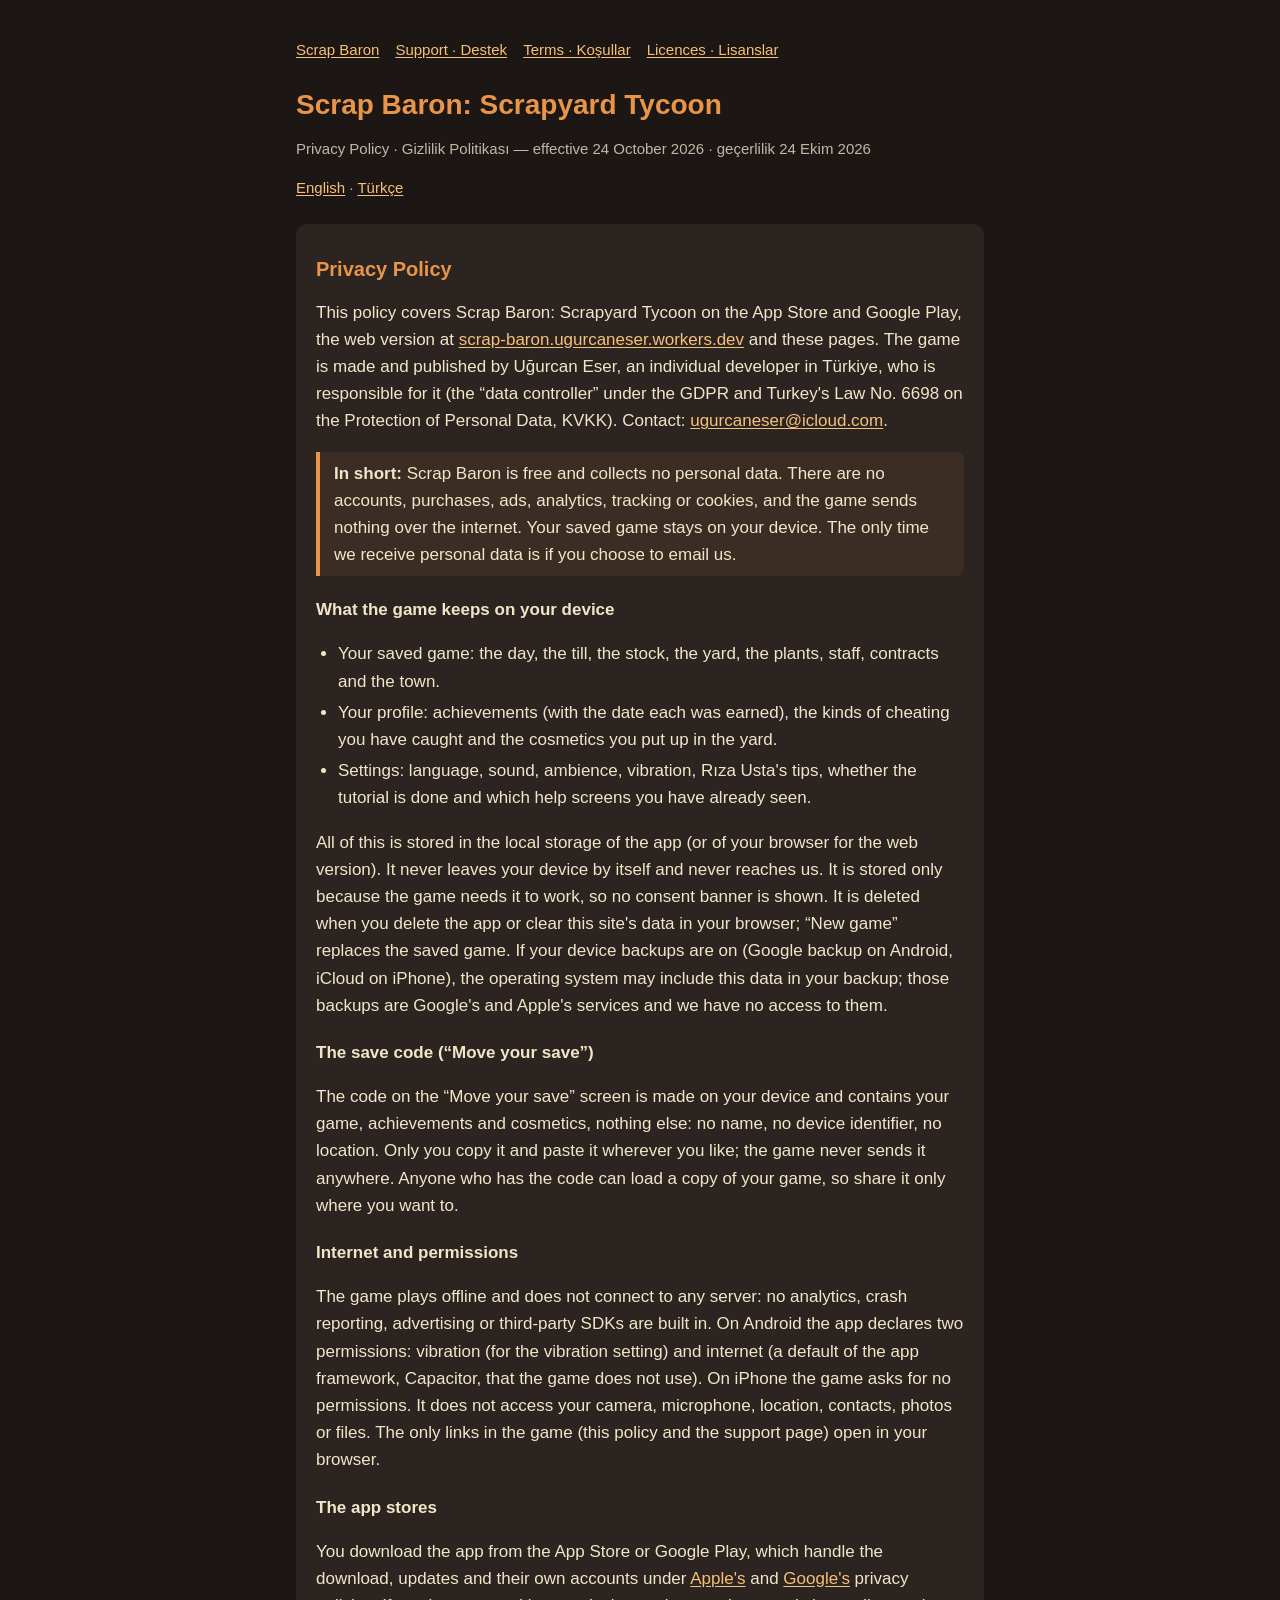
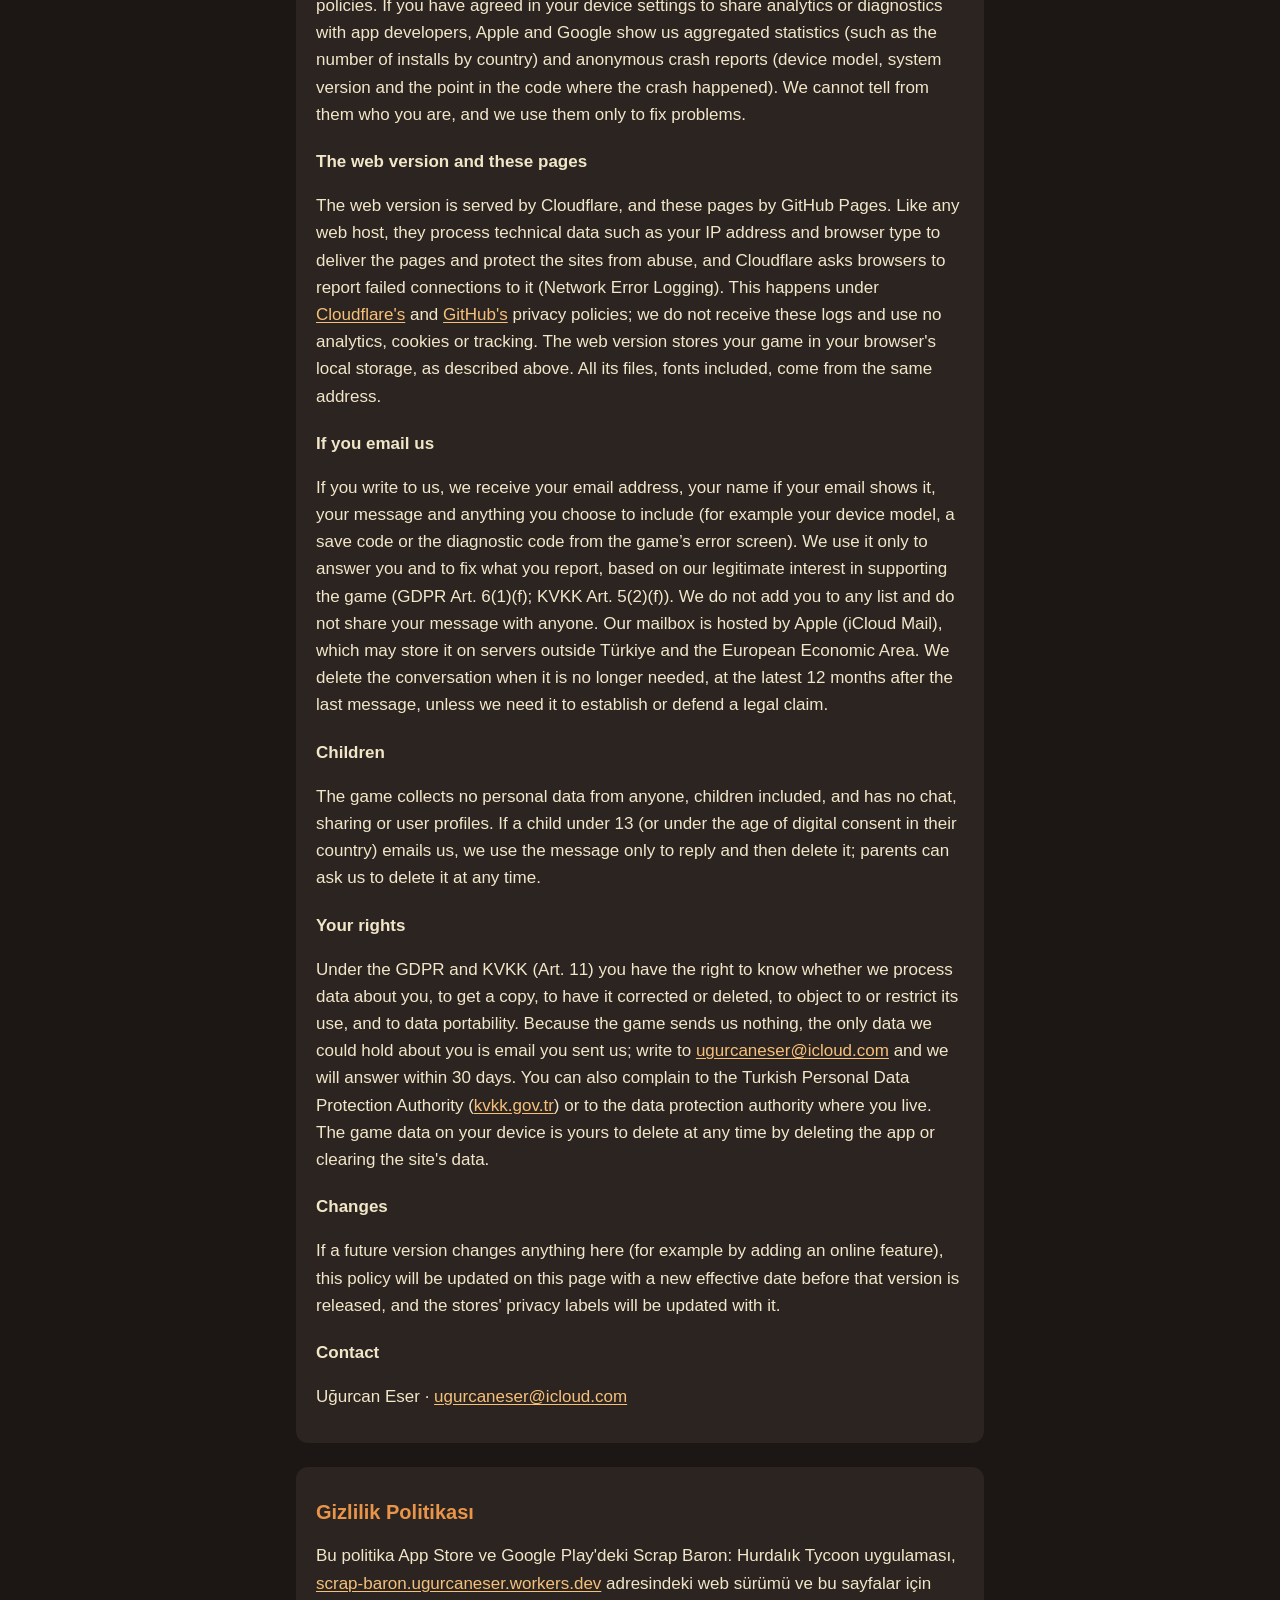
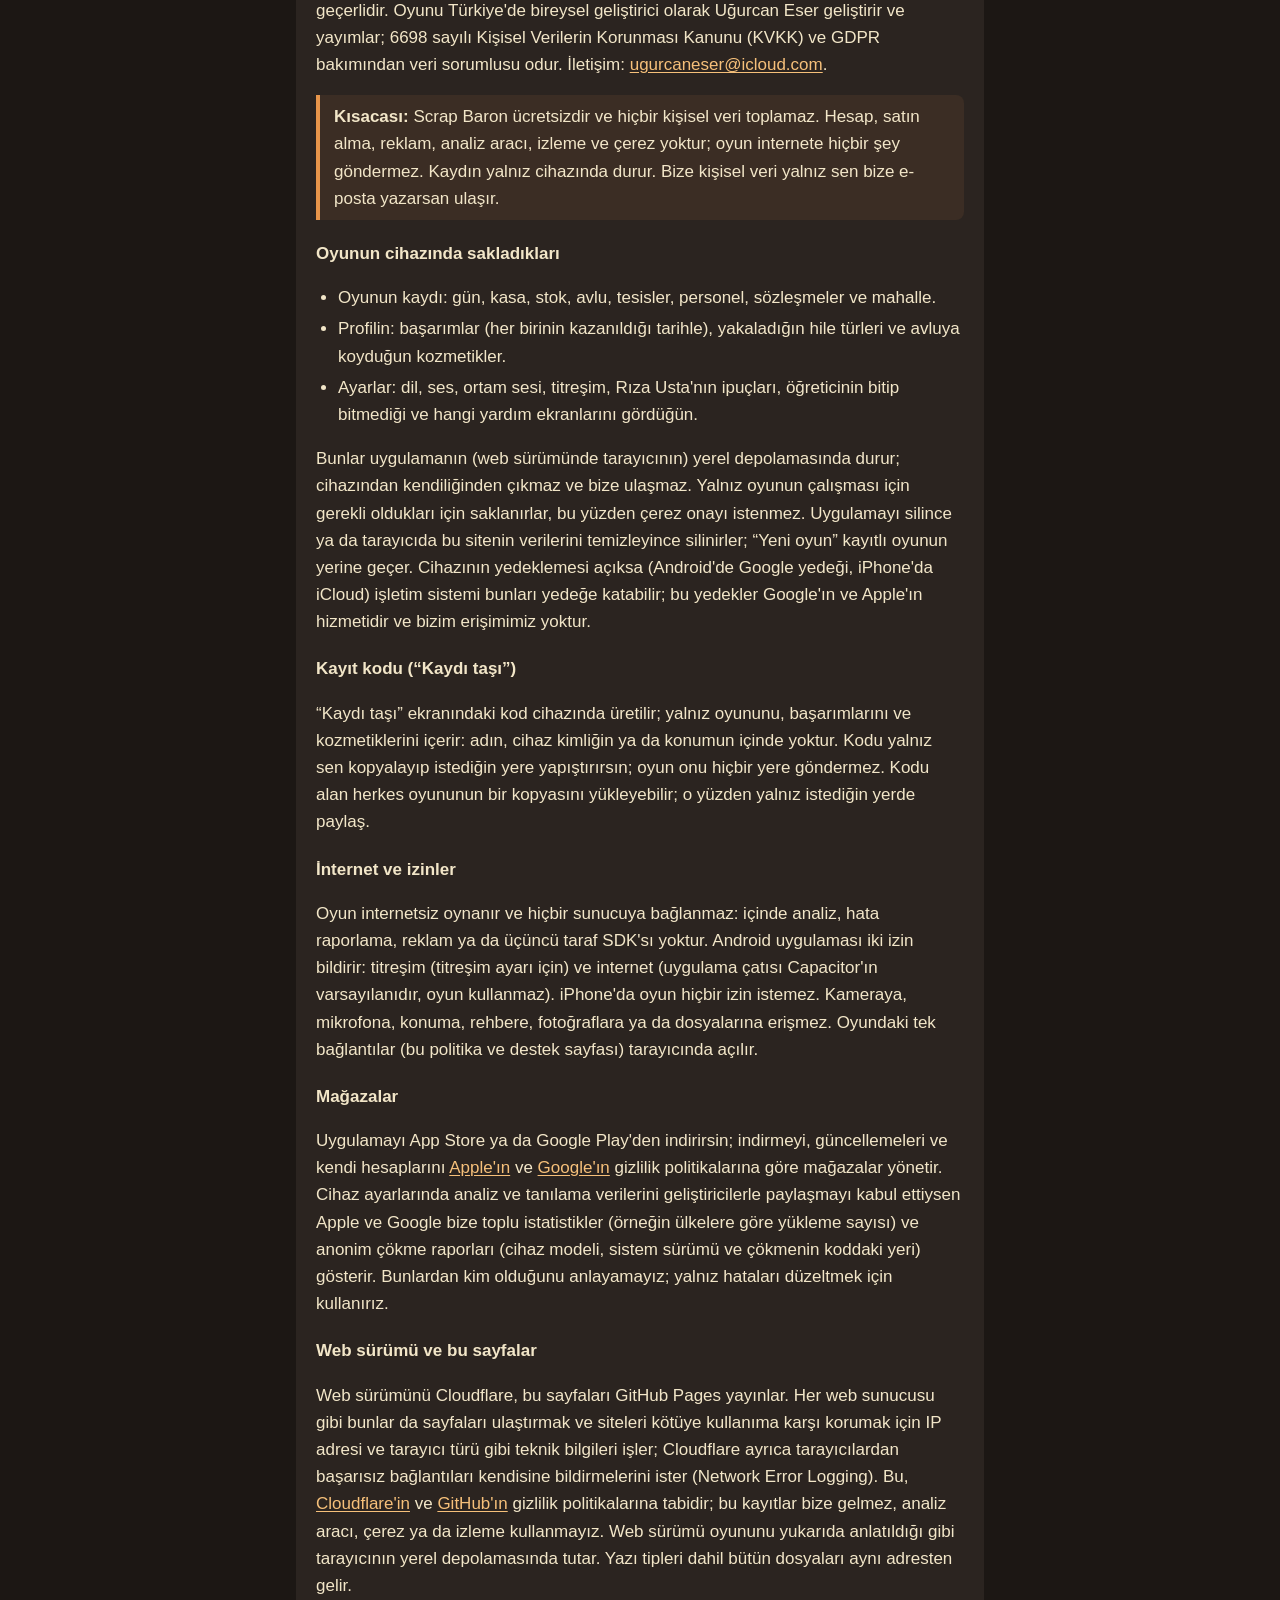
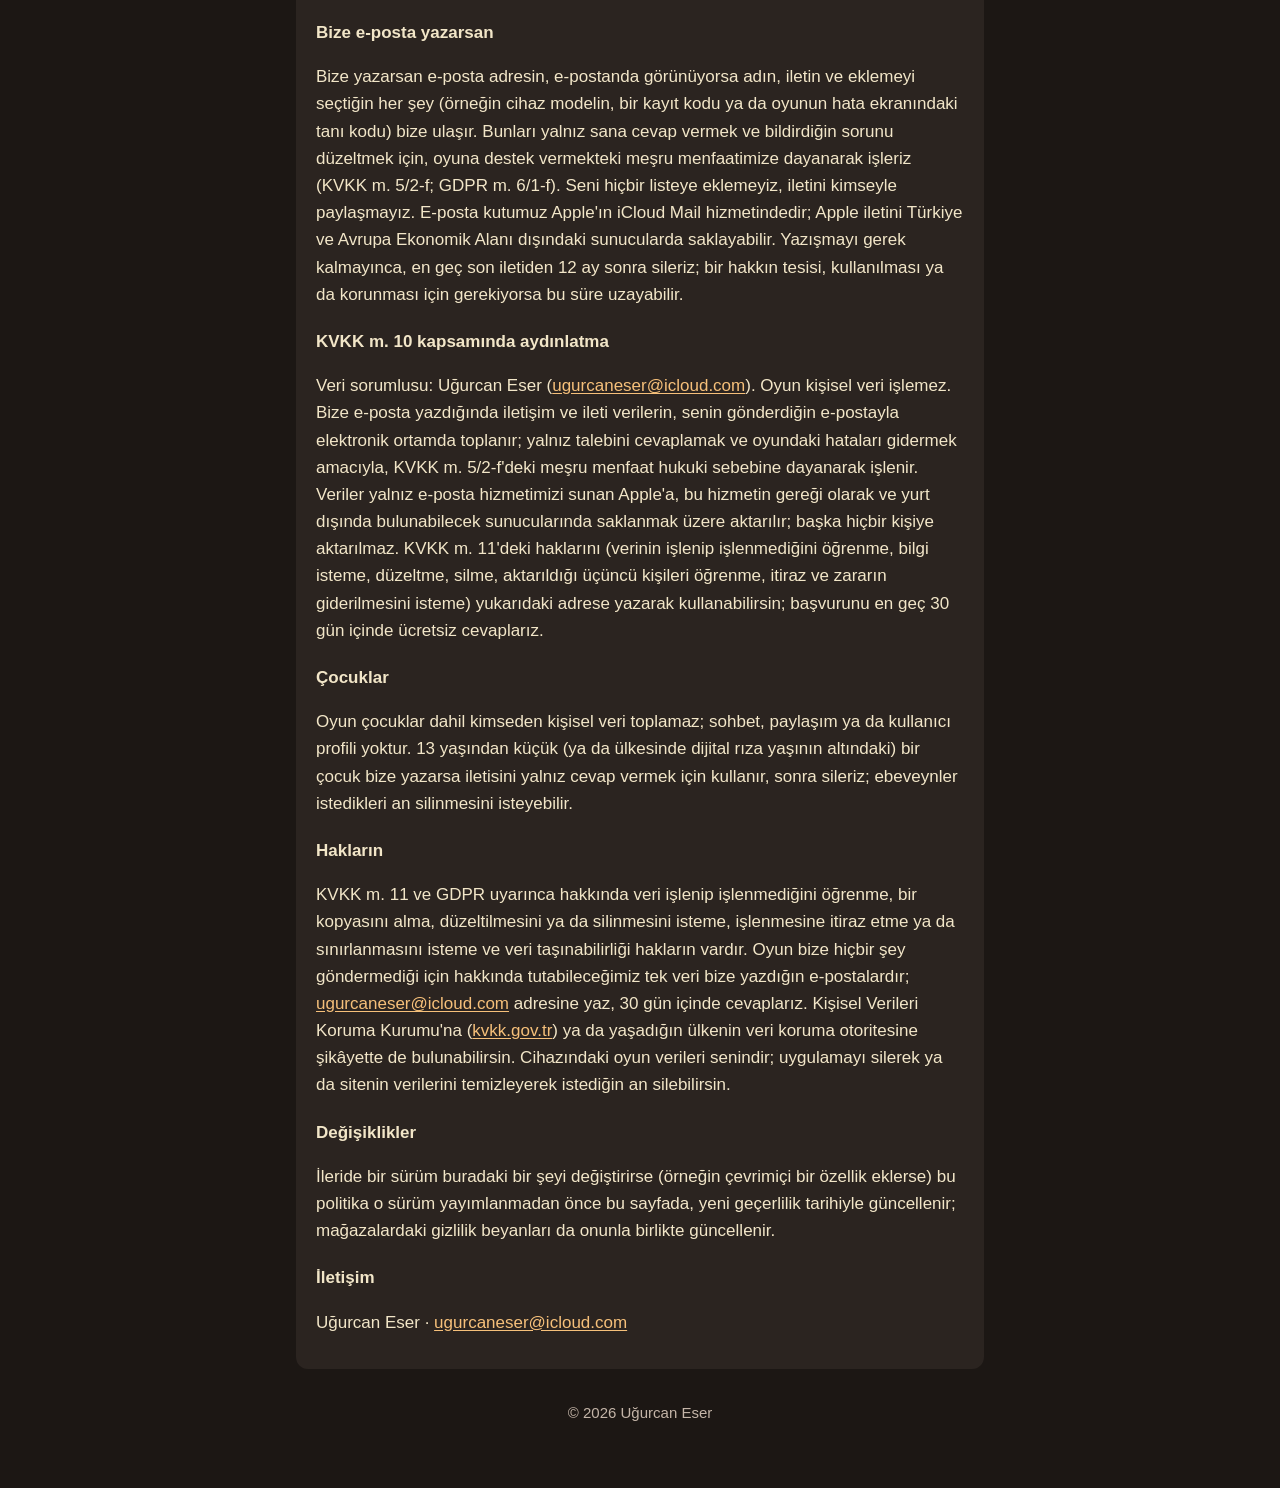
==== privacy/index.html @ b9a194b8 "feat: Scrap Baron site with the privacy policy, support, terms and licences" ====
<!doctype html>
<html lang="en">
<head>
<meta charset="utf-8">
<meta name="viewport" content="width=device-width, initial-scale=1">
<meta name="color-scheme" content="dark">
<meta name="description" content="Scrap Baron privacy policy: the game collects no personal data. Scrap Baron gizlilik politikası: oyun kişisel veri toplamaz.">
<title>Scrap Baron – Privacy Policy / Gizlilik Politikası</title>
<link rel="icon" href="../icon.png">
<link rel="stylesheet" href="../style.css">
</head>
<body>
<main>
  <nav><a href="../">Scrap Baron</a><a href="../support/">Support · Destek</a><a href="../terms/">Terms · Koşullar</a><a href="../licenses/">Licences · Lisanslar</a></nav>
  <h1>Scrap Baron: Scrapyard Tycoon</h1>
  <!-- Replace both placeholders with the publishing date, e.g. "1 November 2026" / "1 Kasım 2026". -->
  <p class="muted">Privacy Policy · Gizlilik Politikası — effective 24 October 2026 · geçerlilik 24 Ekim 2026</p>
  <p class="langs"><a href="#en">English</a> · <a href="#tr">Türkçe</a></p>

  <section id="en" lang="en">
    <h2>Privacy Policy</h2>
    <p>This policy covers Scrap Baron: Scrapyard Tycoon on the App Store and Google Play, the web version at <a href="https://scrap-baron.ugurcaneser.workers.dev/">scrap-baron.ugurcaneser.workers.dev</a> and these pages. The game is made and published by Uğurcan Eser, an individual developer in Türkiye, who is responsible for it (the “data controller” under the GDPR and Turkey's Law No. 6698 on the Protection of Personal Data, KVKK). Contact: <a href="mailto:ugurcaneser@icloud.com">ugurcaneser@icloud.com</a>.</p>
    <p class="lead"><strong>In short:</strong> Scrap Baron is free and collects no personal data. There are no accounts, purchases, ads, analytics, tracking or cookies, and the game sends nothing over the internet. Your saved game stays on your device. The only time we receive personal data is if you choose to email us.</p>

    <h3>What the game keeps on your device</h3>
    <ul>
      <li>Your saved game: the day, the till, the stock, the yard, the plants, staff, contracts and the town.</li>
      <li>Your profile: achievements (with the date each was earned), the kinds of cheating you have caught and the cosmetics you put up in the yard.</li>
      <li>Settings: language, sound, ambience, vibration, Rıza Usta's tips, whether the tutorial is done and which help screens you have already seen.</li>
    </ul>
    <p>All of this is stored in the local storage of the app (or of your browser for the web version). It never leaves your device by itself and never reaches us. It is stored only because the game needs it to work, so no consent banner is shown. It is deleted when you delete the app or clear this site's data in your browser; “New game” replaces the saved game. If your device backups are on (Google backup on Android, iCloud on iPhone), the operating system may include this data in your backup; those backups are Google's and Apple's services and we have no access to them.</p>

    <h3>The save code (“Move your save”)</h3>
    <p>The code on the “Move your save” screen is made on your device and contains your game, achievements and cosmetics, nothing else: no name, no device identifier, no location. Only you copy it and paste it wherever you like; the game never sends it anywhere. Anyone who has the code can load a copy of your game, so share it only where you want to.</p>

    <h3>Internet and permissions</h3>
    <p>The game plays offline and does not connect to any server: no analytics, crash reporting, advertising or third-party SDKs are built in. On Android the app declares two permissions: vibration (for the vibration setting) and internet (a default of the app framework, Capacitor, that the game does not use). On iPhone the game asks for no permissions. It does not access your camera, microphone, location, contacts, photos or files. The only links in the game (this policy and the support page) open in your browser.</p>

    <h3>The app stores</h3>
    <p>You download the app from the App Store or Google Play, which handle the download, updates and their own accounts under <a href="https://www.apple.com/legal/privacy/">Apple's</a> and <a href="https://policies.google.com/privacy">Google's</a> privacy policies. If you have agreed in your device settings to share analytics or diagnostics with app developers, Apple and Google show us aggregated statistics (such as the number of installs by country) and anonymous crash reports (device model, system version and the point in the code where the crash happened). We cannot tell from them who you are, and we use them only to fix problems.</p>

    <h3>The web version and these pages</h3>
    <p>The web version is served by Cloudflare, and these pages by GitHub Pages. Like any web host, they process technical data such as your IP address and browser type to deliver the pages and protect the sites from abuse, and Cloudflare asks browsers to report failed connections to it (Network Error Logging). This happens under <a href="https://www.cloudflare.com/privacypolicy/">Cloudflare's</a> and <a href="https://docs.github.com/en/site-policy/privacy-policies/github-general-privacy-statement">GitHub's</a> privacy policies; we do not receive these logs and use no analytics, cookies or tracking. The web version stores your game in your browser's local storage, as described above. All its files, fonts included, come from the same address.</p>

    <h3>If you email us</h3>
    <p>If you write to us, we receive your email address, your name if your email shows it, your message and anything you choose to include (for example your device model, a save code or the diagnostic code from the game’s error screen). We use it only to answer you and to fix what you report, based on our legitimate interest in supporting the game (GDPR Art. 6(1)(f); KVKK Art. 5(2)(f)). We do not add you to any list and do not share your message with anyone. Our mailbox is hosted by Apple (iCloud Mail), which may store it on servers outside Türkiye and the European Economic Area. We delete the conversation when it is no longer needed, at the latest 12 months after the last message, unless we need it to establish or defend a legal claim.</p>

    <h3>Children</h3>
    <p>The game collects no personal data from anyone, children included, and has no chat, sharing or user profiles. If a child under 13 (or under the age of digital consent in their country) emails us, we use the message only to reply and then delete it; parents can ask us to delete it at any time.</p>

    <h3>Your rights</h3>
    <p>Under the GDPR and KVKK (Art. 11) you have the right to know whether we process data about you, to get a copy, to have it corrected or deleted, to object to or restrict its use, and to data portability. Because the game sends us nothing, the only data we could hold about you is email you sent us; write to <a href="mailto:ugurcaneser@icloud.com">ugurcaneser@icloud.com</a> and we will answer within 30 days. You can also complain to the Turkish Personal Data Protection Authority (<a href="https://www.kvkk.gov.tr/">kvkk.gov.tr</a>) or to the data protection authority where you live. The game data on your device is yours to delete at any time by deleting the app or clearing the site's data.</p>

    <h3>Changes</h3>
    <p>If a future version changes anything here (for example by adding an online feature), this policy will be updated on this page with a new effective date before that version is released, and the stores' privacy labels will be updated with it.</p>

    <h3>Contact</h3>
    <p>Uğurcan Eser · <a href="mailto:ugurcaneser@icloud.com">ugurcaneser@icloud.com</a></p>
  </section>

  <section id="tr" lang="tr">
    <h2>Gizlilik Politikası</h2>
    <p>Bu politika App Store ve Google Play'deki Scrap Baron: Hurdalık Tycoon uygulaması, <a href="https://scrap-baron.ugurcaneser.workers.dev/">scrap-baron.ugurcaneser.workers.dev</a> adresindeki web sürümü ve bu sayfalar için geçerlidir. Oyunu Türkiye'de bireysel geliştirici olarak Uğurcan Eser geliştirir ve yayımlar; 6698 sayılı Kişisel Verilerin Korunması Kanunu (KVKK) ve GDPR bakımından veri sorumlusu odur. İletişim: <a href="mailto:ugurcaneser@icloud.com">ugurcaneser@icloud.com</a>.</p>
    <p class="lead"><strong>Kısacası:</strong> Scrap Baron ücretsizdir ve hiçbir kişisel veri toplamaz. Hesap, satın alma, reklam, analiz aracı, izleme ve çerez yoktur; oyun internete hiçbir şey göndermez. Kaydın yalnız cihazında durur. Bize kişisel veri yalnız sen bize e-posta yazarsan ulaşır.</p>

    <h3>Oyunun cihazında sakladıkları</h3>
    <ul>
      <li>Oyunun kaydı: gün, kasa, stok, avlu, tesisler, personel, sözleşmeler ve mahalle.</li>
      <li>Profilin: başarımlar (her birinin kazanıldığı tarihle), yakaladığın hile türleri ve avluya koyduğun kozmetikler.</li>
      <li>Ayarlar: dil, ses, ortam sesi, titreşim, Rıza Usta'nın ipuçları, öğreticinin bitip bitmediği ve hangi yardım ekranlarını gördüğün.</li>
    </ul>
    <p>Bunlar uygulamanın (web sürümünde tarayıcının) yerel depolamasında durur; cihazından kendiliğinden çıkmaz ve bize ulaşmaz. Yalnız oyunun çalışması için gerekli oldukları için saklanırlar, bu yüzden çerez onayı istenmez. Uygulamayı silince ya da tarayıcıda bu sitenin verilerini temizleyince silinirler; “Yeni oyun” kayıtlı oyunun yerine geçer. Cihazının yedeklemesi açıksa (Android'de Google yedeği, iPhone'da iCloud) işletim sistemi bunları yedeğe katabilir; bu yedekler Google'ın ve Apple'ın hizmetidir ve bizim erişimimiz yoktur.</p>

    <h3>Kayıt kodu (“Kaydı taşı”)</h3>
    <p>“Kaydı taşı” ekranındaki kod cihazında üretilir; yalnız oyununu, başarımlarını ve kozmetiklerini içerir: adın, cihaz kimliğin ya da konumun içinde yoktur. Kodu yalnız sen kopyalayıp istediğin yere yapıştırırsın; oyun onu hiçbir yere göndermez. Kodu alan herkes oyununun bir kopyasını yükleyebilir; o yüzden yalnız istediğin yerde paylaş.</p>

    <h3>İnternet ve izinler</h3>
    <p>Oyun internetsiz oynanır ve hiçbir sunucuya bağlanmaz: içinde analiz, hata raporlama, reklam ya da üçüncü taraf SDK'sı yoktur. Android uygulaması iki izin bildirir: titreşim (titreşim ayarı için) ve internet (uygulama çatısı Capacitor'ın varsayılanıdır, oyun kullanmaz). iPhone'da oyun hiçbir izin istemez. Kameraya, mikrofona, konuma, rehbere, fotoğraflara ya da dosyalarına erişmez. Oyundaki tek bağlantılar (bu politika ve destek sayfası) tarayıcında açılır.</p>

    <h3>Mağazalar</h3>
    <p>Uygulamayı App Store ya da Google Play'den indirirsin; indirmeyi, güncellemeleri ve kendi hesaplarını <a href="https://www.apple.com/tr/legal/privacy/">Apple'ın</a> ve <a href="https://policies.google.com/privacy?hl=tr">Google'ın</a> gizlilik politikalarına göre mağazalar yönetir. Cihaz ayarlarında analiz ve tanılama verilerini geliştiricilerle paylaşmayı kabul ettiysen Apple ve Google bize toplu istatistikler (örneğin ülkelere göre yükleme sayısı) ve anonim çökme raporları (cihaz modeli, sistem sürümü ve çökmenin koddaki yeri) gösterir. Bunlardan kim olduğunu anlayamayız; yalnız hataları düzeltmek için kullanırız.</p>

    <h3>Web sürümü ve bu sayfalar</h3>
    <p>Web sürümünü Cloudflare, bu sayfaları GitHub Pages yayınlar. Her web sunucusu gibi bunlar da sayfaları ulaştırmak ve siteleri kötüye kullanıma karşı korumak için IP adresi ve tarayıcı türü gibi teknik bilgileri işler; Cloudflare ayrıca tarayıcılardan başarısız bağlantıları kendisine bildirmelerini ister (Network Error Logging). Bu, <a href="https://www.cloudflare.com/privacypolicy/">Cloudflare'in</a> ve <a href="https://docs.github.com/en/site-policy/privacy-policies/github-general-privacy-statement">GitHub'ın</a> gizlilik politikalarına tabidir; bu kayıtlar bize gelmez, analiz aracı, çerez ya da izleme kullanmayız. Web sürümü oyununu yukarıda anlatıldığı gibi tarayıcının yerel depolamasında tutar. Yazı tipleri dahil bütün dosyaları aynı adresten gelir.</p>

    <h3>Bize e-posta yazarsan</h3>
    <p>Bize yazarsan e-posta adresin, e-postanda görünüyorsa adın, iletin ve eklemeyi seçtiğin her şey (örneğin cihaz modelin, bir kayıt kodu ya da oyunun hata ekranındaki tanı kodu) bize ulaşır. Bunları yalnız sana cevap vermek ve bildirdiğin sorunu düzeltmek için, oyuna destek vermekteki meşru menfaatimize dayanarak işleriz (KVKK m. 5/2-f; GDPR m. 6/1-f). Seni hiçbir listeye eklemeyiz, iletini kimseyle paylaşmayız. E-posta kutumuz Apple'ın iCloud Mail hizmetindedir; Apple iletini Türkiye ve Avrupa Ekonomik Alanı dışındaki sunucularda saklayabilir. Yazışmayı gerek kalmayınca, en geç son iletiden 12 ay sonra sileriz; bir hakkın tesisi, kullanılması ya da korunması için gerekiyorsa bu süre uzayabilir.</p>

    <h3>KVKK m. 10 kapsamında aydınlatma</h3>
    <p>Veri sorumlusu: Uğurcan Eser (<a href="mailto:ugurcaneser@icloud.com">ugurcaneser@icloud.com</a>). Oyun kişisel veri işlemez. Bize e-posta yazdığında iletişim ve ileti verilerin, senin gönderdiğin e-postayla elektronik ortamda toplanır; yalnız talebini cevaplamak ve oyundaki hataları gidermek amacıyla, KVKK m. 5/2-f'deki meşru menfaat hukuki sebebine dayanarak işlenir. Veriler yalnız e-posta hizmetimizi sunan Apple'a, bu hizmetin gereği olarak ve yurt dışında bulunabilecek sunucularında saklanmak üzere aktarılır; başka hiçbir kişiye aktarılmaz. KVKK m. 11'deki haklarını (verinin işlenip işlenmediğini öğrenme, bilgi isteme, düzeltme, silme, aktarıldığı üçüncü kişileri öğrenme, itiraz ve zararın giderilmesini isteme) yukarıdaki adrese yazarak kullanabilirsin; başvurunu en geç 30 gün içinde ücretsiz cevaplarız.</p>

    <h3>Çocuklar</h3>
    <p>Oyun çocuklar dahil kimseden kişisel veri toplamaz; sohbet, paylaşım ya da kullanıcı profili yoktur. 13 yaşından küçük (ya da ülkesinde dijital rıza yaşının altındaki) bir çocuk bize yazarsa iletisini yalnız cevap vermek için kullanır, sonra sileriz; ebeveynler istedikleri an silinmesini isteyebilir.</p>

    <h3>Hakların</h3>
    <p>KVKK m. 11 ve GDPR uyarınca hakkında veri işlenip işlenmediğini öğrenme, bir kopyasını alma, düzeltilmesini ya da silinmesini isteme, işlenmesine itiraz etme ya da sınırlanmasını isteme ve veri taşınabilirliği hakların vardır. Oyun bize hiçbir şey göndermediği için hakkında tutabileceğimiz tek veri bize yazdığın e-postalardır; <a href="mailto:ugurcaneser@icloud.com">ugurcaneser@icloud.com</a> adresine yaz, 30 gün içinde cevaplarız. Kişisel Verileri Koruma Kurumu'na (<a href="https://www.kvkk.gov.tr/">kvkk.gov.tr</a>) ya da yaşadığın ülkenin veri koruma otoritesine şikâyette de bulunabilirsin. Cihazındaki oyun verileri senindir; uygulamayı silerek ya da sitenin verilerini temizleyerek istediğin an silebilirsin.</p>

    <h3>Değişiklikler</h3>
    <p>İleride bir sürüm buradaki bir şeyi değiştirirse (örneğin çevrimiçi bir özellik eklerse) bu politika o sürüm yayımlanmadan önce bu sayfada, yeni geçerlilik tarihiyle güncellenir; mağazalardaki gizlilik beyanları da onunla birlikte güncellenir.</p>

    <h3>İletişim</h3>
    <p>Uğurcan Eser · <a href="mailto:ugurcaneser@icloud.com">ugurcaneser@icloud.com</a></p>
  </section>

  <footer>
    <p class="muted">© 2026 Uğurcan Eser</p>
  </footer>
</main>
</body>
</html>
---- style.css ----
/* Scrap Baron pages: the hexsmith-site pattern in the game's own palette (warm night yard, copper). */
:root {
  --bg: #1c1714;
  --card: #2b2420;
  --line: #3d332d;
  --text: #f2e6c8;
  --muted: #c4b5a8;
  --accent: #e8954a;
  --link: #f6c07a;
  color-scheme: dark;
}
* { box-sizing: border-box; }
html { -webkit-text-size-adjust: 100%; scroll-padding-top: 16px; }
body { margin: 0; background: var(--bg); color: var(--text);
       font: 17px/1.6 -apple-system, BlinkMacSystemFont, "Segoe UI", Roboto, sans-serif; }
main { max-width: 720px; margin: 0 auto; padding: 32px 16px 48px; }
h1 { color: var(--accent); font-size: 28px; line-height: 1.2; margin: 0 0 4px; }
h2 { font-size: 20px; line-height: 1.3; margin: 28px 0 8px; color: var(--accent); }
h3 { font-size: 17px; margin: 20px 0 2px; }
section { background: var(--card); border-radius: 12px; padding: 4px 20px 16px; margin-top: 24px; }
p, li { color: var(--text); }
ul { padding-left: 22px; }
li + li { margin-top: 4px; }
.muted { color: var(--muted); font-size: 15px; }
.lead { border-left: 4px solid var(--accent); padding: 8px 14px; background: rgba(232, 149, 74, 0.08); border-radius: 0 8px 8px 0; }
a { color: var(--link); text-underline-offset: 2px; }
a:focus-visible { outline: 3px solid var(--link); outline-offset: 2px; border-radius: 2px; }
nav { font-size: 15px; margin-bottom: 20px; display: flex; flex-wrap: wrap; gap: 4px 16px; }
nav a { display: inline-block; padding: 6px 0; min-height: 32px; }
.langs { font-size: 15px; color: var(--muted); }
.icon { width: 128px; height: 128px; border-radius: 28px; image-rendering: pixelated; }
.hero { text-align: center; }
.hero h1 { font-size: 36px; margin-top: 12px; }
.links { display: flex; flex-wrap: wrap; justify-content: center; gap: 8px 20px; }
.links a { padding: 8px 0; }
table { width: 100%; border-collapse: collapse; font-size: 15px; }
th, td { text-align: left; vertical-align: top; padding: 8px 6px; border-bottom: 1px solid var(--line); }
th { color: var(--muted); font-weight: 600; }
@media (max-width: 560px) {
  /* The components table becomes one card per row on phones. */
  thead { display: none; }
  table, tbody, tr, td { display: block; width: 100%; }
  tr { padding: 10px 0; border-bottom: 1px solid var(--line); }
  td { border: 0; padding: 1px 0; }
}
details { margin: 12px 0; }
summary { cursor: pointer; color: var(--link); padding: 6px 0; }
pre { white-space: pre-wrap; word-break: break-word; font: 13px/1.5 ui-monospace, SFMono-Regular, Menlo, monospace;
      background: var(--bg); border: 1px solid var(--line); border-radius: 8px; padding: 12px; color: var(--muted); }
footer { margin-top: 32px; text-align: center; }
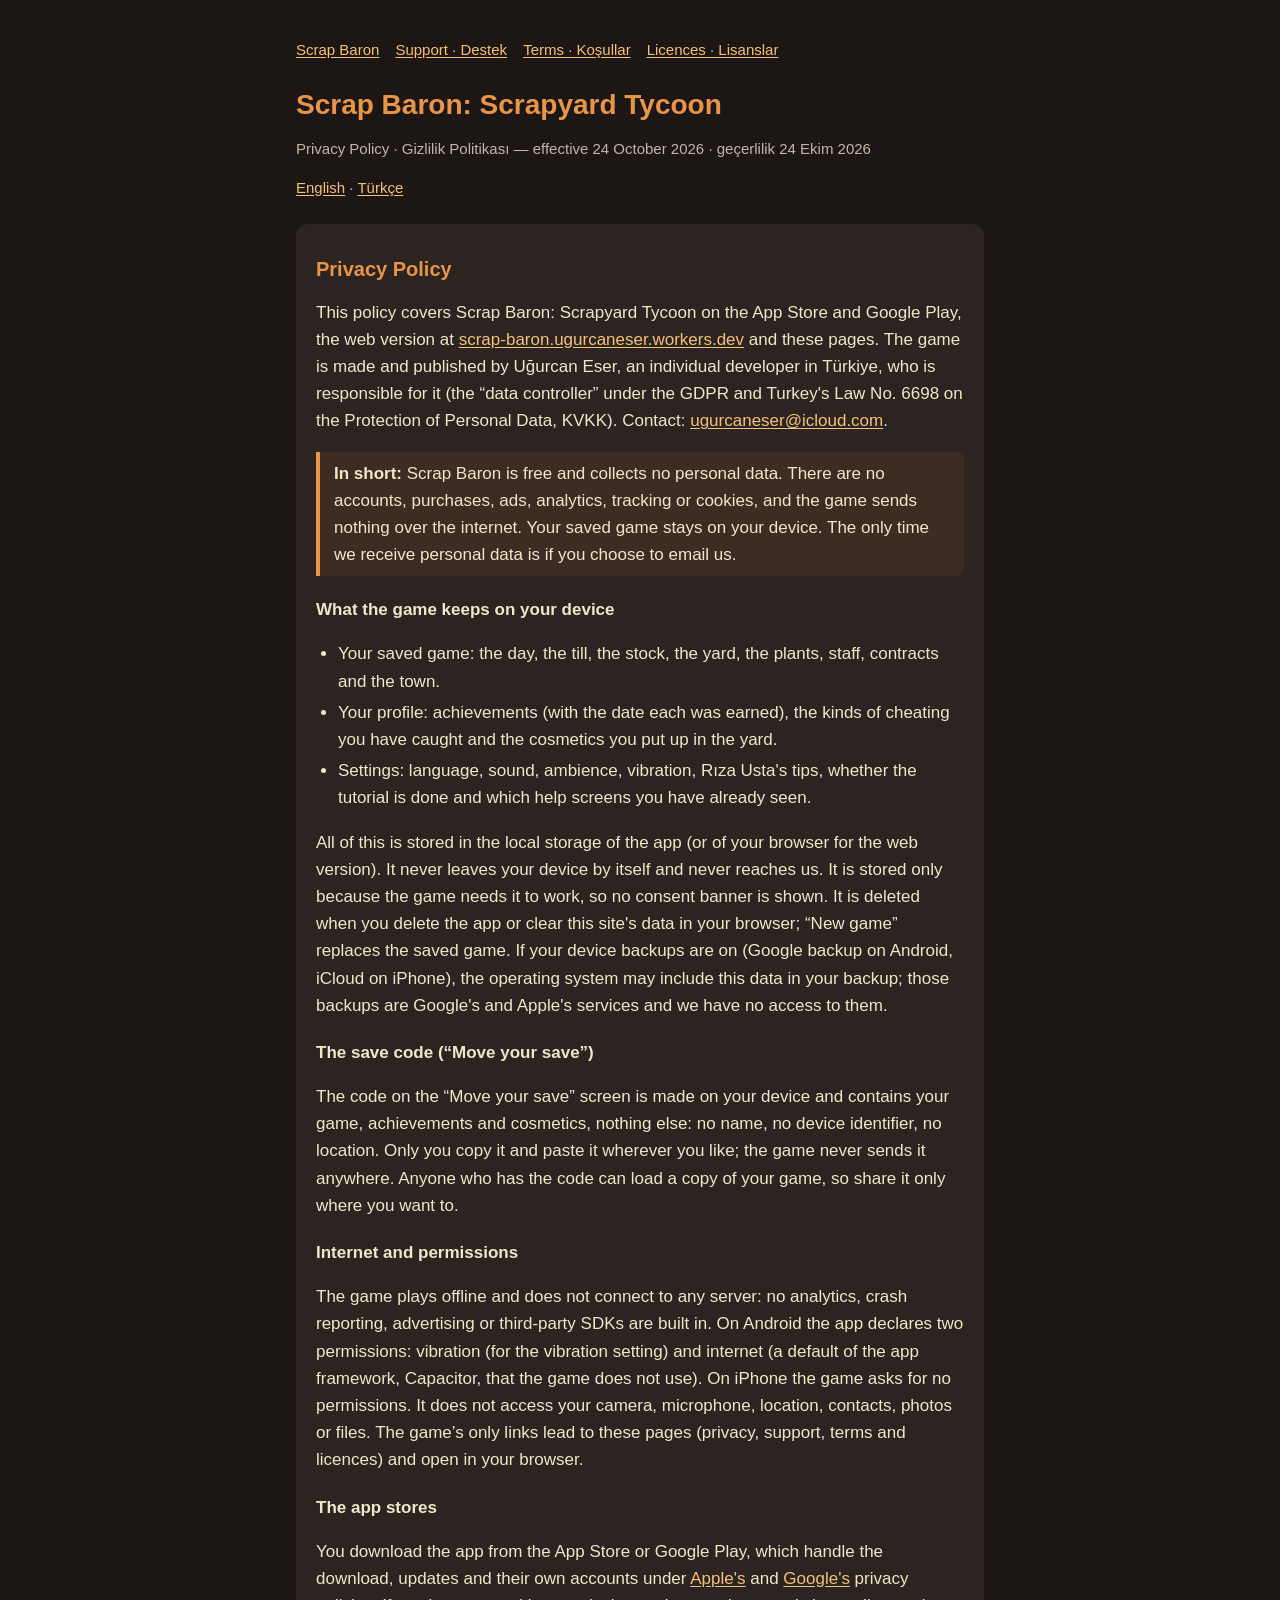
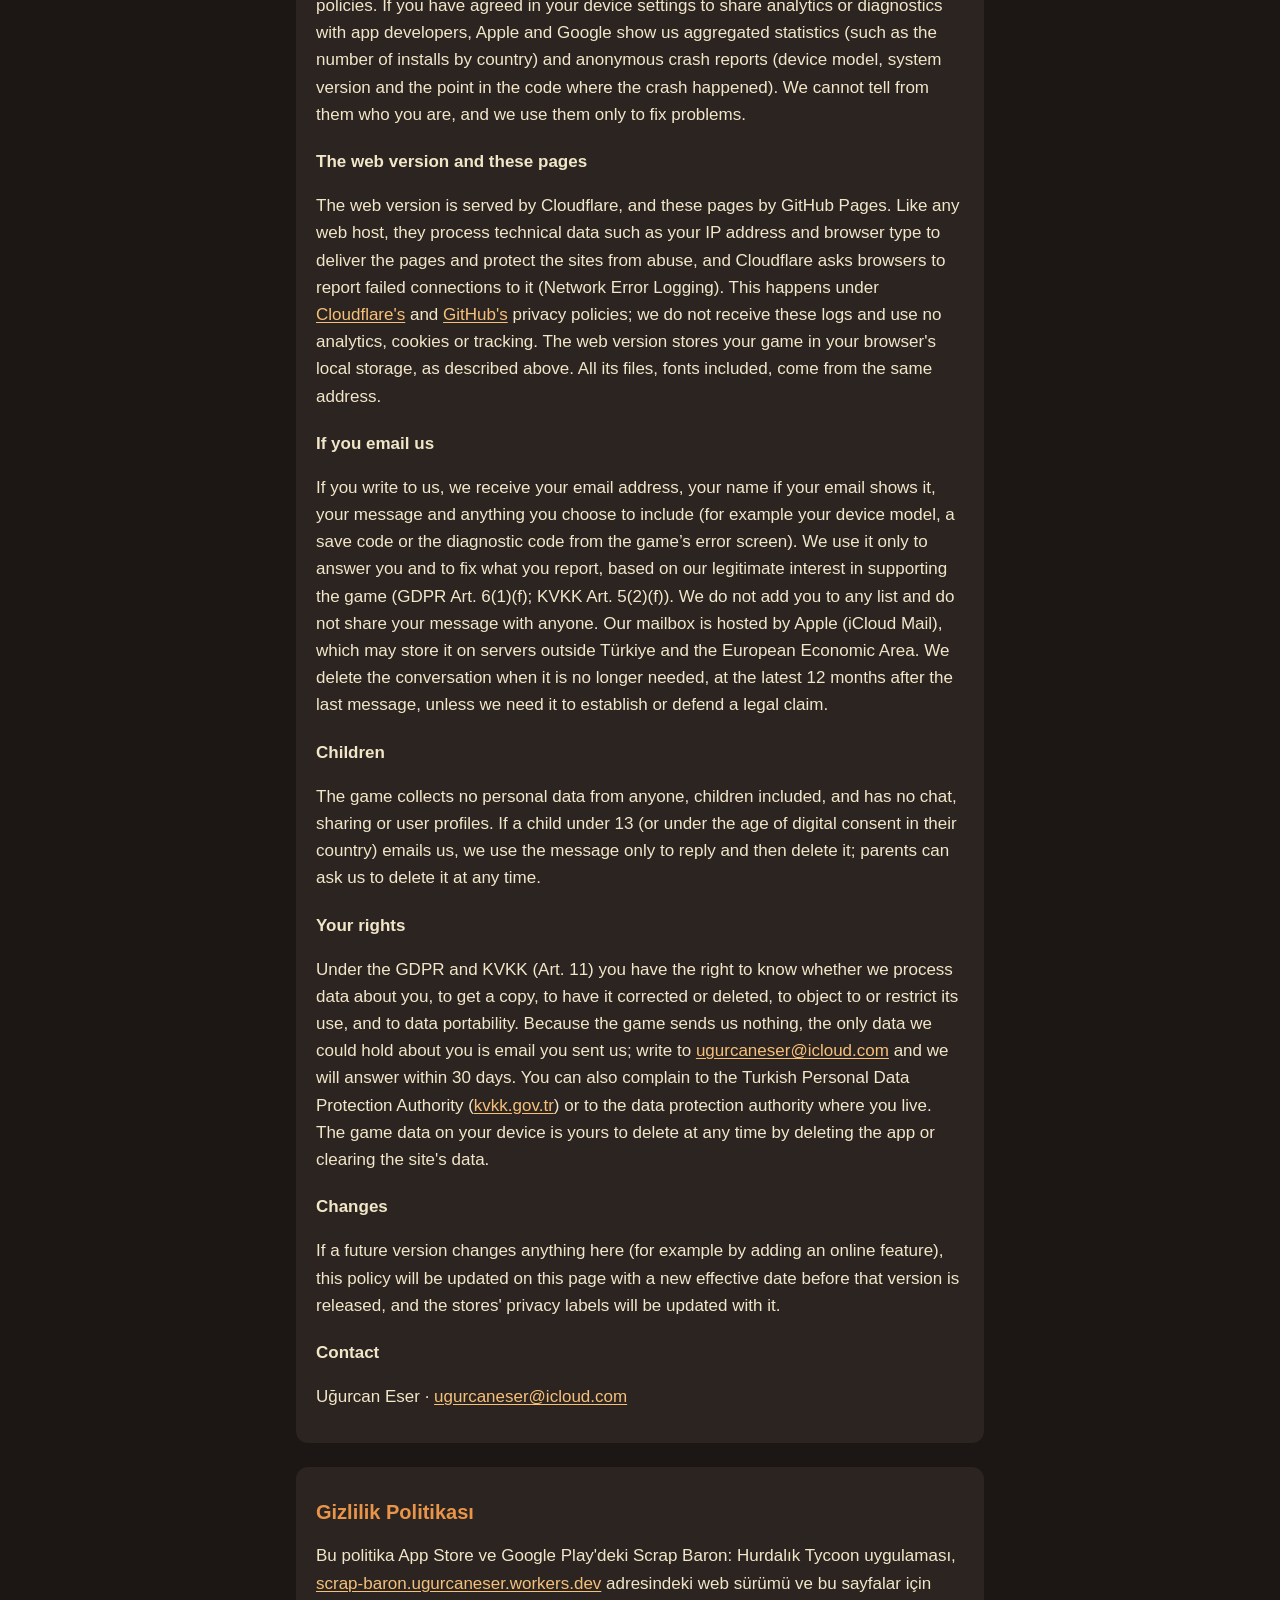
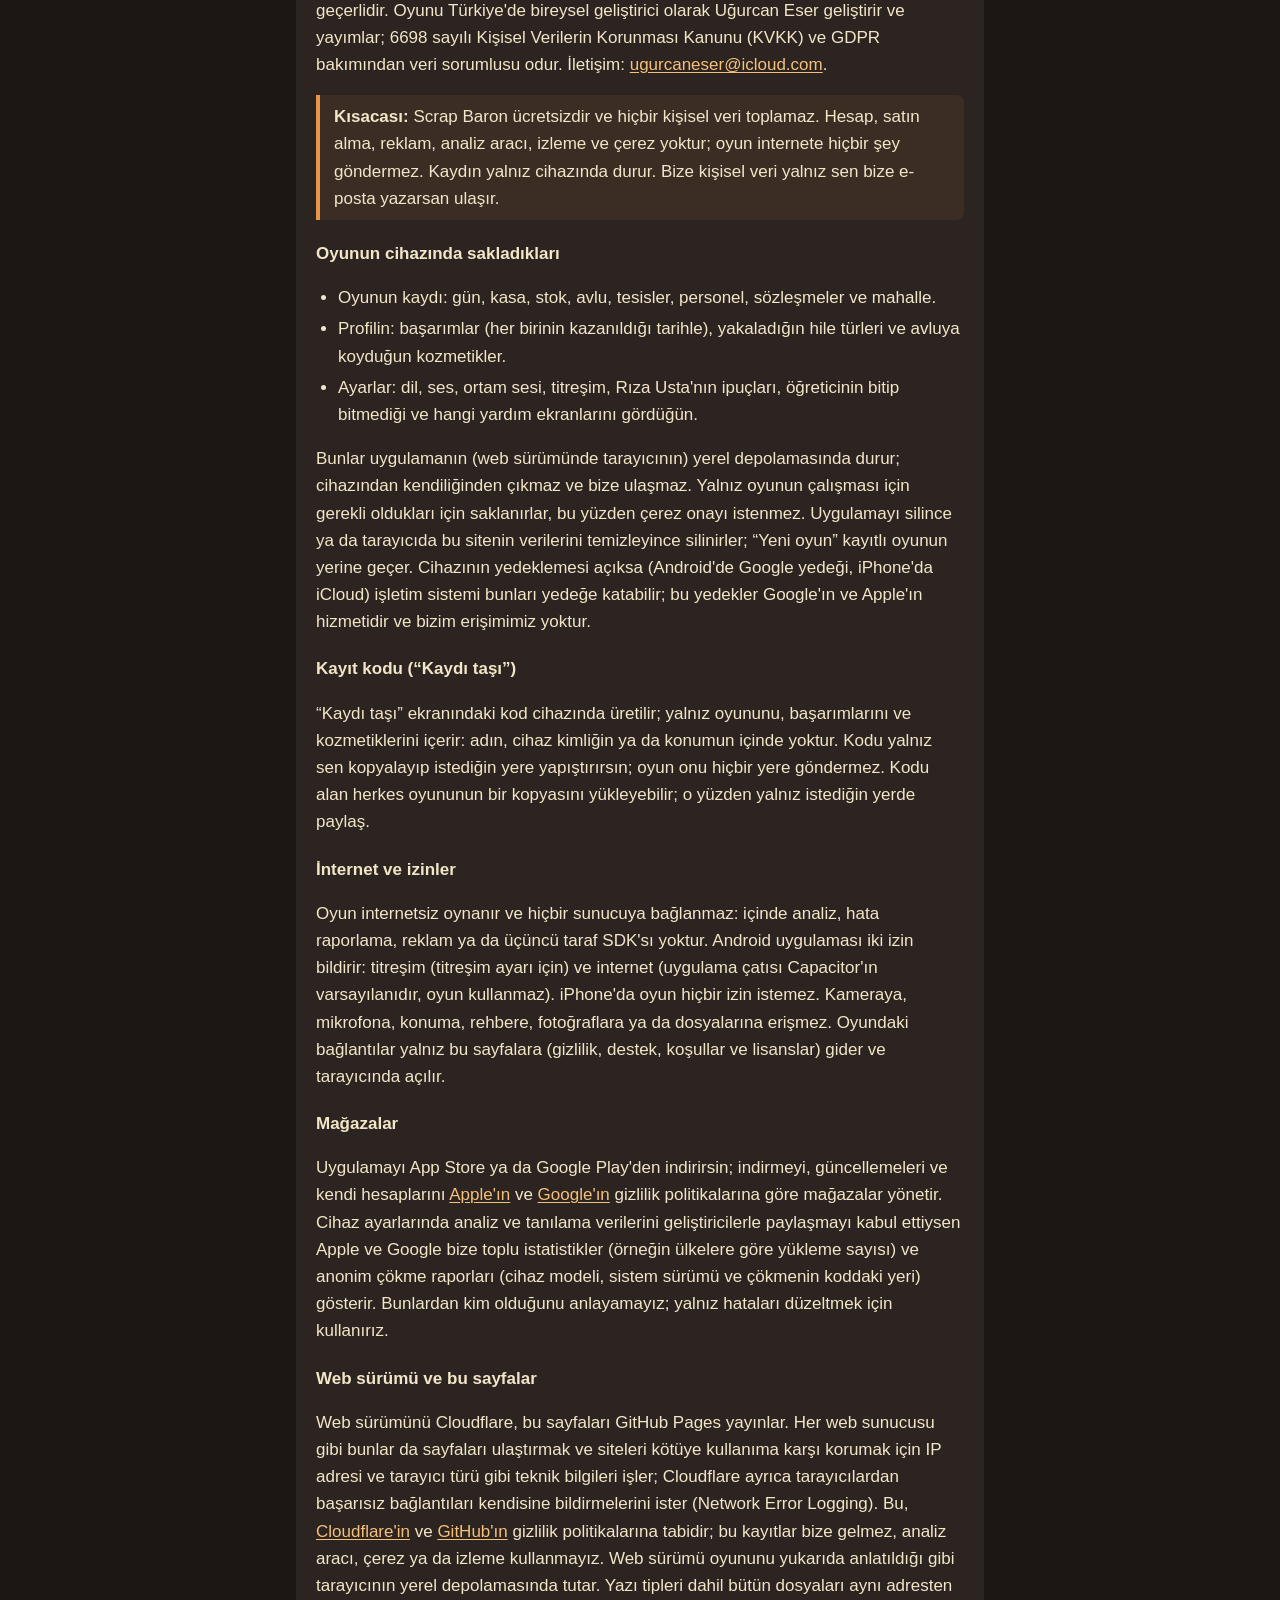
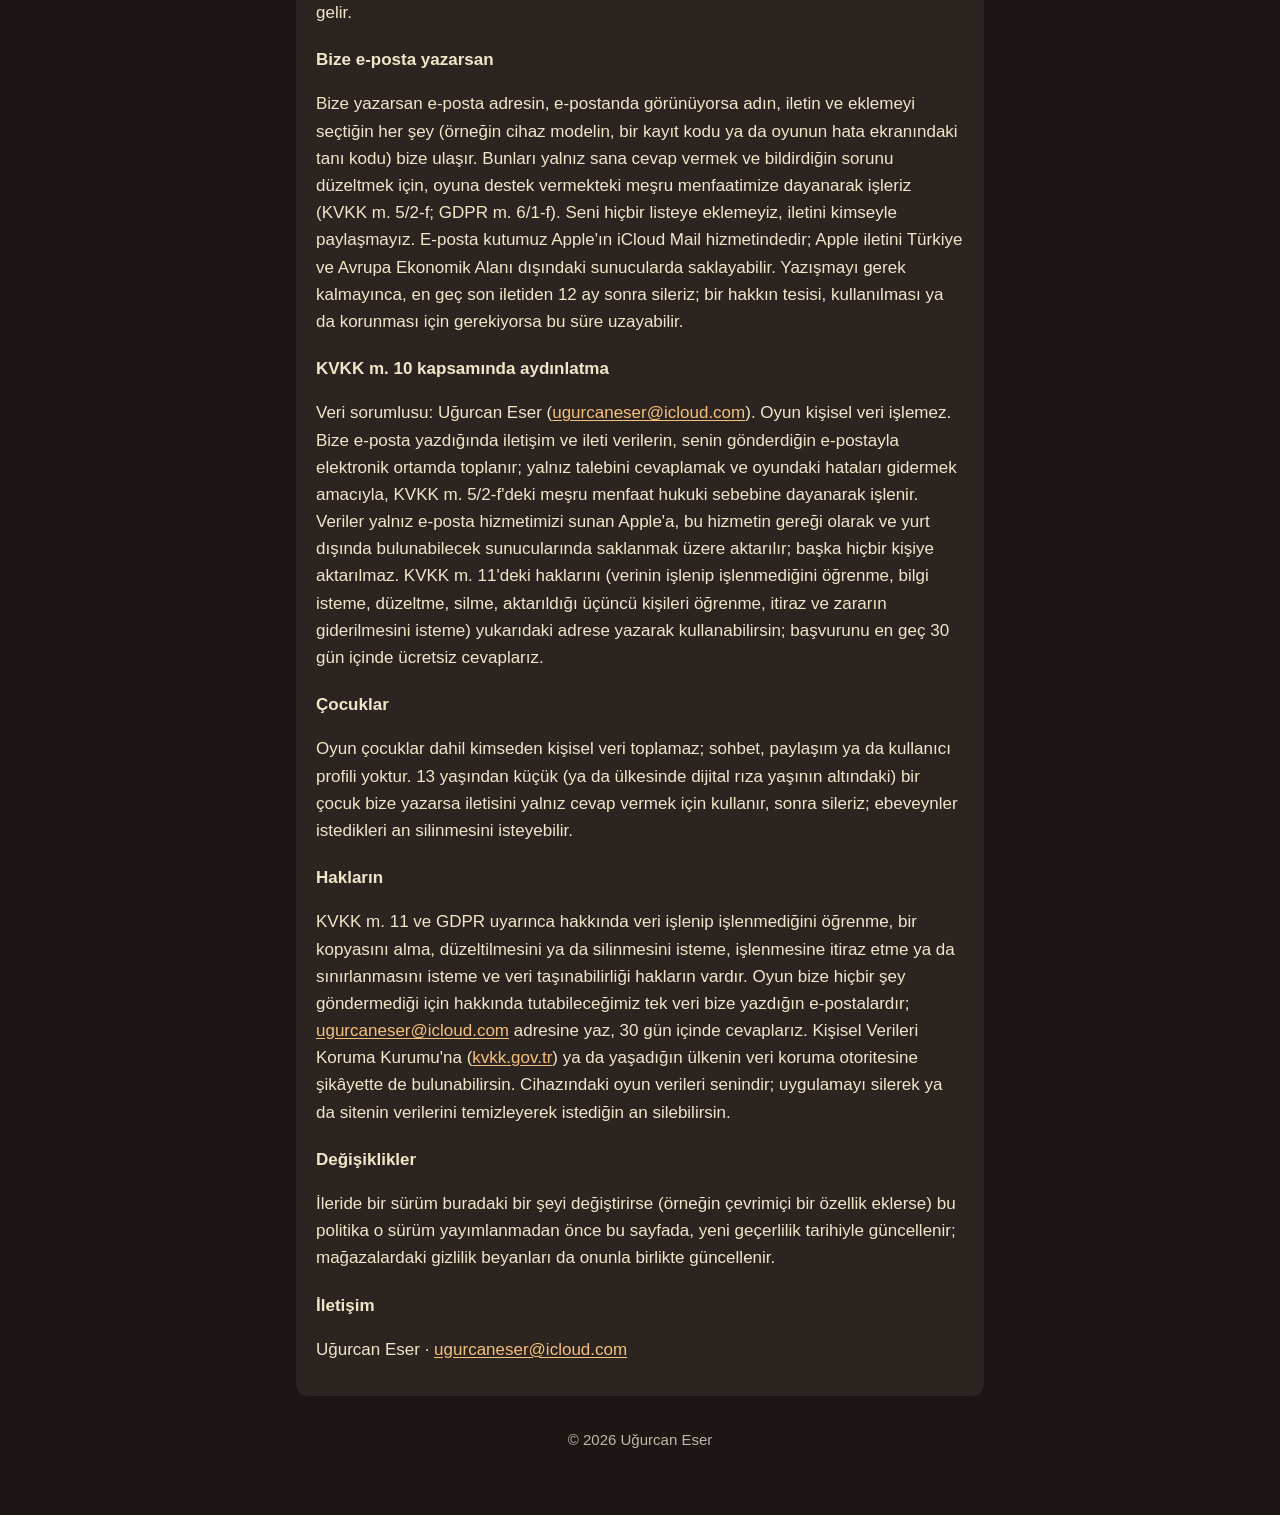
==== commit ff0f7442: "docs(privacy): the game also links the terms and licences" ====
--- a/privacy/index.html
+++ b/privacy/index.html
@@ -34,7 +34,7 @@
     <p>The code on the “Move your save” screen is made on your device and contains your game, achievements and cosmetics, nothing else: no name, no device identifier, no location. Only you copy it and paste it wherever you like; the game never sends it anywhere. Anyone who has the code can load a copy of your game, so share it only where you want to.</p>
 
     <h3>Internet and permissions</h3>
-    <p>The game plays offline and does not connect to any server: no analytics, crash reporting, advertising or third-party SDKs are built in. On Android the app declares two permissions: vibration (for the vibration setting) and internet (a default of the app framework, Capacitor, that the game does not use). On iPhone the game asks for no permissions. It does not access your camera, microphone, location, contacts, photos or files. The only links in the game (this policy and the support page) open in your browser.</p>
+    <p>The game plays offline and does not connect to any server: no analytics, crash reporting, advertising or third-party SDKs are built in. On Android the app declares two permissions: vibration (for the vibration setting) and internet (a default of the app framework, Capacitor, that the game does not use). On iPhone the game asks for no permissions. It does not access your camera, microphone, location, contacts, photos or files. The game’s only links lead to these pages (privacy, support, terms and licences) and open in your browser.</p>
 
     <h3>The app stores</h3>
     <p>You download the app from the App Store or Google Play, which handle the download, updates and their own accounts under <a href="https://www.apple.com/legal/privacy/">Apple's</a> and <a href="https://policies.google.com/privacy">Google's</a> privacy policies. If you have agreed in your device settings to share analytics or diagnostics with app developers, Apple and Google show us aggregated statistics (such as the number of installs by country) and anonymous crash reports (device model, system version and the point in the code where the crash happened). We cannot tell from them who you are, and we use them only to fix problems.</p>
@@ -75,7 +75,7 @@
     <p>“Kaydı taşı” ekranındaki kod cihazında üretilir; yalnız oyununu, başarımlarını ve kozmetiklerini içerir: adın, cihaz kimliğin ya da konumun içinde yoktur. Kodu yalnız sen kopyalayıp istediğin yere yapıştırırsın; oyun onu hiçbir yere göndermez. Kodu alan herkes oyununun bir kopyasını yükleyebilir; o yüzden yalnız istediğin yerde paylaş.</p>
 
     <h3>İnternet ve izinler</h3>
-    <p>Oyun internetsiz oynanır ve hiçbir sunucuya bağlanmaz: içinde analiz, hata raporlama, reklam ya da üçüncü taraf SDK'sı yoktur. Android uygulaması iki izin bildirir: titreşim (titreşim ayarı için) ve internet (uygulama çatısı Capacitor'ın varsayılanıdır, oyun kullanmaz). iPhone'da oyun hiçbir izin istemez. Kameraya, mikrofona, konuma, rehbere, fotoğraflara ya da dosyalarına erişmez. Oyundaki tek bağlantılar (bu politika ve destek sayfası) tarayıcında açılır.</p>
+    <p>Oyun internetsiz oynanır ve hiçbir sunucuya bağlanmaz: içinde analiz, hata raporlama, reklam ya da üçüncü taraf SDK'sı yoktur. Android uygulaması iki izin bildirir: titreşim (titreşim ayarı için) ve internet (uygulama çatısı Capacitor'ın varsayılanıdır, oyun kullanmaz). iPhone'da oyun hiçbir izin istemez. Kameraya, mikrofona, konuma, rehbere, fotoğraflara ya da dosyalarına erişmez. Oyundaki bağlantılar yalnız bu sayfalara (gizlilik, destek, koşullar ve lisanslar) gider ve tarayıcında açılır.</p>
 
     <h3>Mağazalar</h3>
     <p>Uygulamayı App Store ya da Google Play'den indirirsin; indirmeyi, güncellemeleri ve kendi hesaplarını <a href="https://www.apple.com/tr/legal/privacy/">Apple'ın</a> ve <a href="https://policies.google.com/privacy?hl=tr">Google'ın</a> gizlilik politikalarına göre mağazalar yönetir. Cihaz ayarlarında analiz ve tanılama verilerini geliştiricilerle paylaşmayı kabul ettiysen Apple ve Google bize toplu istatistikler (örneğin ülkelere göre yükleme sayısı) ve anonim çökme raporları (cihaz modeli, sistem sürümü ve çökmenin koddaki yeri) gösterir. Bunlardan kim olduğunu anlayamayız; yalnız hataları düzeltmek için kullanırız.</p>
